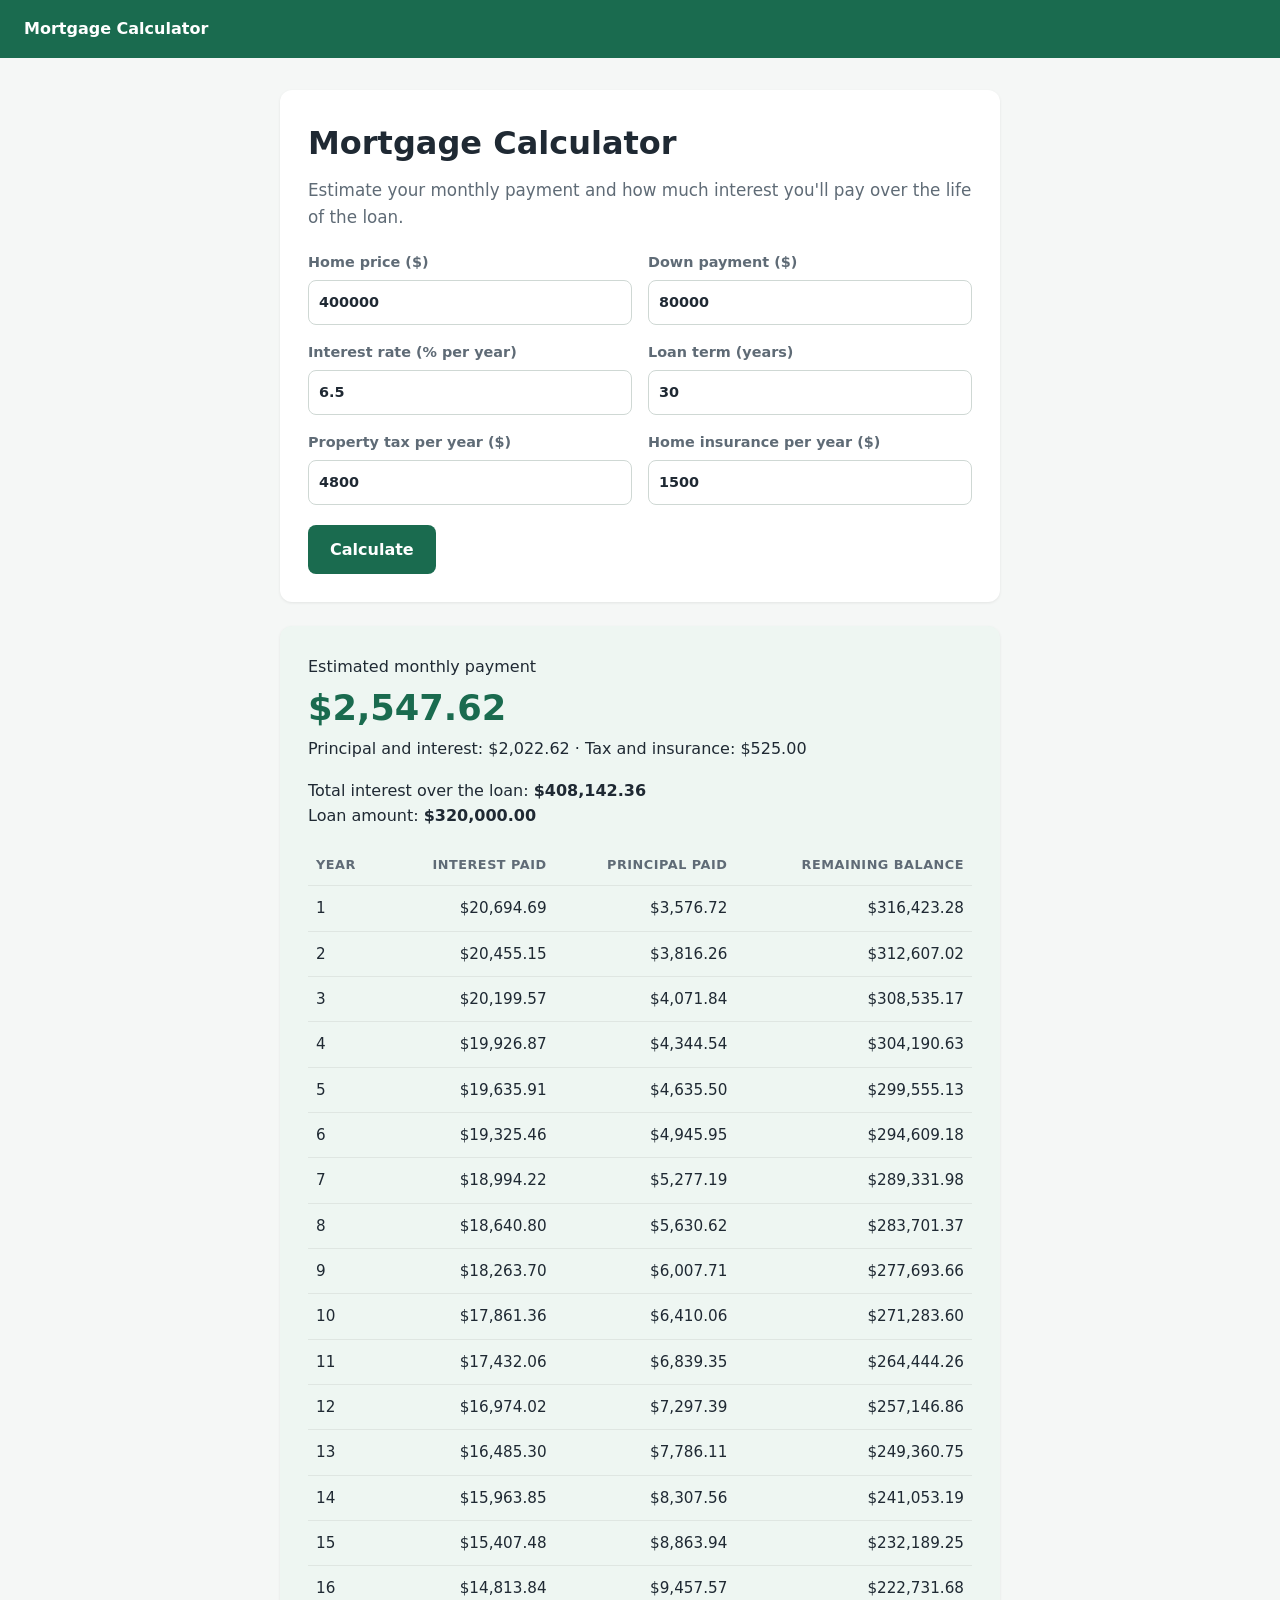
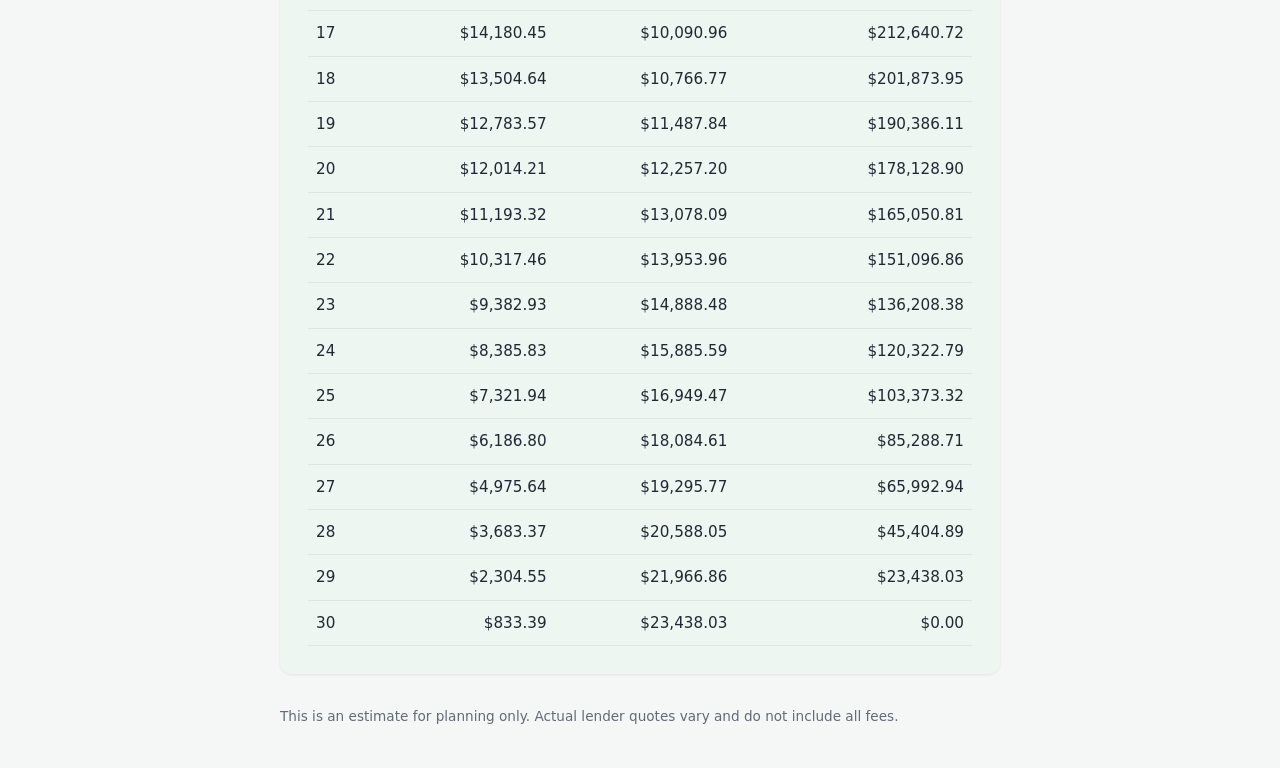
==== index.html @ d5d1ed7d "Redesign pages Co-authored-by: Copilot App <223556219+Copilot@users.noreply.github.com>" ====
<!doctype html>
<html lang="en">
<head>
  <meta charset="UTF-8" />
  <meta name="viewport" content="width=device-width, initial-scale=1.0" />
  <title>Free Mortgage Calculator: Monthly Payment and Total Interest</title>
  <meta name="description" content="Free mortgage calculator. Estimate your monthly payment, total interest, and loan balance over time. Enter home price, down payment, rate, and term." />
  <link rel="canonical" href="https://nicksteiner3.github.io/mortgage-calculator/" />
  <script type="application/ld+json">
  {
    "@context": "https://schema.org",
    "@type": "WebApplication",
    "name": "Free Mortgage Calculator",
    "applicationCategory": "FinanceApplication",
    "operatingSystem": "Any",
    "offers": { "@type": "Offer", "price": "0", "priceCurrency": "USD" },
    "description": "Estimate monthly mortgage payments, total interest, and yearly loan balance."
  }
  </script>
  <style>
    :root { --brand: #1a6b4f; --ink: #1f2933; --muted: #5f6b76; --bg: #f5f7f6; --card: #ffffff; }
    * { box-sizing: border-box; }
    body { margin: 0; font-family: system-ui, -apple-system, "Segoe UI", Roboto, sans-serif; color: var(--ink); background: var(--bg); line-height: 1.6; }
    header { background: var(--brand); color: #fff; padding: 16px 24px; font-weight: 600; }
    main { max-width: 760px; margin: 32px auto; padding: 0 20px; }
    .card { background: var(--card); border-radius: 12px; padding: 28px; box-shadow: 0 1px 3px rgba(0,0,0,.08); margin-bottom: 24px; }
    h1 { font-size: 2rem; margin: 0 0 8px; }
    .lede { color: var(--muted); font-size: 1.05rem; margin: 0 0 20px; }
    .grid { display: grid; grid-template-columns: 1fr 1fr; gap: 16px; }
    label { font-weight: 600; font-size: .9rem; color: var(--muted); }
    input { width: 100%; padding: 10px; margin-top: 6px; font: inherit; color: var(--ink); border: 1px solid #cfd8d4; border-radius: 8px; }
    button { margin-top: 20px; background: var(--brand); color: #fff; border: 0; border-radius: 8px; padding: 12px 22px; font: inherit; font-weight: 600; cursor: pointer; }
    .error { color: #b00020; margin-top: 12px; }
    .results { background: #eef6f2; }
    .big { font-size: 2.2rem; font-weight: 700; color: var(--brand); }
    table { width: 100%; border-collapse: collapse; margin-top: 16px; font-size: .95rem; font-variant-numeric: tabular-nums; }
    th, td { text-align: right; padding: 10px 8px; border-bottom: 1px solid #dfe6e2; }
    th:first-child, td:first-child { text-align: left; }
    th { font-size: .8rem; text-transform: uppercase; letter-spacing: .04em; color: var(--muted); }
    footer { max-width: 760px; margin: 0 auto 40px; padding: 0 20px; font-size: .85rem; color: var(--muted); }
    @media (max-width: 600px) { .grid { grid-template-columns: 1fr; } }
  </style>
</head>
<body>
  <header>Mortgage Calculator</header>
  <main>
  <div class="card">
  <h1>Mortgage Calculator</h1>
  <p class="lede">Estimate your monthly payment and how much interest you'll pay over the life of the loan.</p>

  <div class="grid">
    <label>Home price ($)<input id="price" type="number" min="0" value="400000" /></label>
    <label>Down payment ($)<input id="down" type="number" min="0" value="80000" /></label>
    <label>Interest rate (% per year)<input id="rate" type="number" min="0" step="0.01" value="6.5" /></label>
    <label>Loan term (years)<input id="term" type="number" min="1" max="50" value="30" /></label>
    <label>Property tax per year ($)<input id="tax" type="number" min="0" value="4800" /></label>
    <label>Home insurance per year ($)<input id="ins" type="number" min="0" value="1500" /></label>
  </div>

  <button id="calc">Calculate</button>
  <div id="error" class="error" hidden></div>
  </div>

  <div id="results" class="card results" hidden>
    <div>Estimated monthly payment</div>
    <div class="big" id="monthly"></div>
    <div>Principal and interest: <span id="pi"></span> &middot; Tax and insurance: <span id="escrow"></span></div>
    <p>Total interest over the loan: <strong id="interest"></strong><br />
    Loan amount: <strong id="loan"></strong></p>

    <table>
      <thead><tr><th>Year</th><th>Interest paid</th><th>Principal paid</th><th>Remaining balance</th></tr></thead>
      <tbody id="schedule"></tbody>
    </table>
  </div>
  </main>

  <footer>This is an estimate for planning only. Actual lender quotes vary and do not include all fees.</footer>

  <script>
    const fmt = new Intl.NumberFormat("en-US", { style: "currency", currency: "USD" });
    const val = id => parseFloat(document.getElementById(id).value) || 0;

    document.getElementById("calc").addEventListener("click", () => {
      const price = val("price"), down = val("down"), rate = val("rate");
      const years = val("term"), tax = val("tax"), ins = val("ins");
      const err = document.getElementById("error");
      const results = document.getElementById("results");

      if (down >= price || years <= 0 || price <= 0) {
        err.textContent = "Check your inputs: down payment must be less than the price, and term must be greater than 0.";
        err.hidden = false; results.hidden = true; return;
      }
      err.hidden = true;

      const loan = price - down;
      const n = Math.round(years * 12);
      const r = rate / 100 / 12;
      const pi = r === 0 ? loan / n : loan * r / (1 - Math.pow(1 + r, -n));
      const escrow = (tax + ins) / 12;

      let balance = loan, rows = "", yearInterest = 0, yearPrincipal = 0, totalInterest = 0;
      for (let m = 1; m <= n; m++) {
        const interest = balance * r;
        const principal = pi - interest;
        balance = Math.max(0, balance - principal);
        yearInterest += interest; yearPrincipal += principal; totalInterest += interest;
        if (m % 12 === 0 || m === n) {
          rows += `<tr><td>${Math.ceil(m / 12)}</td><td>${fmt.format(yearInterest)}</td><td>${fmt.format(yearPrincipal)}</td><td>${fmt.format(balance)}</td></tr>`;
          yearInterest = 0; yearPrincipal = 0;
        }
      }

      document.getElementById("monthly").textContent = fmt.format(pi + escrow);
      document.getElementById("pi").textContent = fmt.format(pi);
      document.getElementById("escrow").textContent = fmt.format(escrow);
      document.getElementById("interest").textContent = fmt.format(totalInterest);
      document.getElementById("loan").textContent = fmt.format(loan);
      document.getElementById("schedule").innerHTML = rows;
      results.hidden = false;
    });

    document.getElementById("calc").click();
  </script>
</body>
</html>
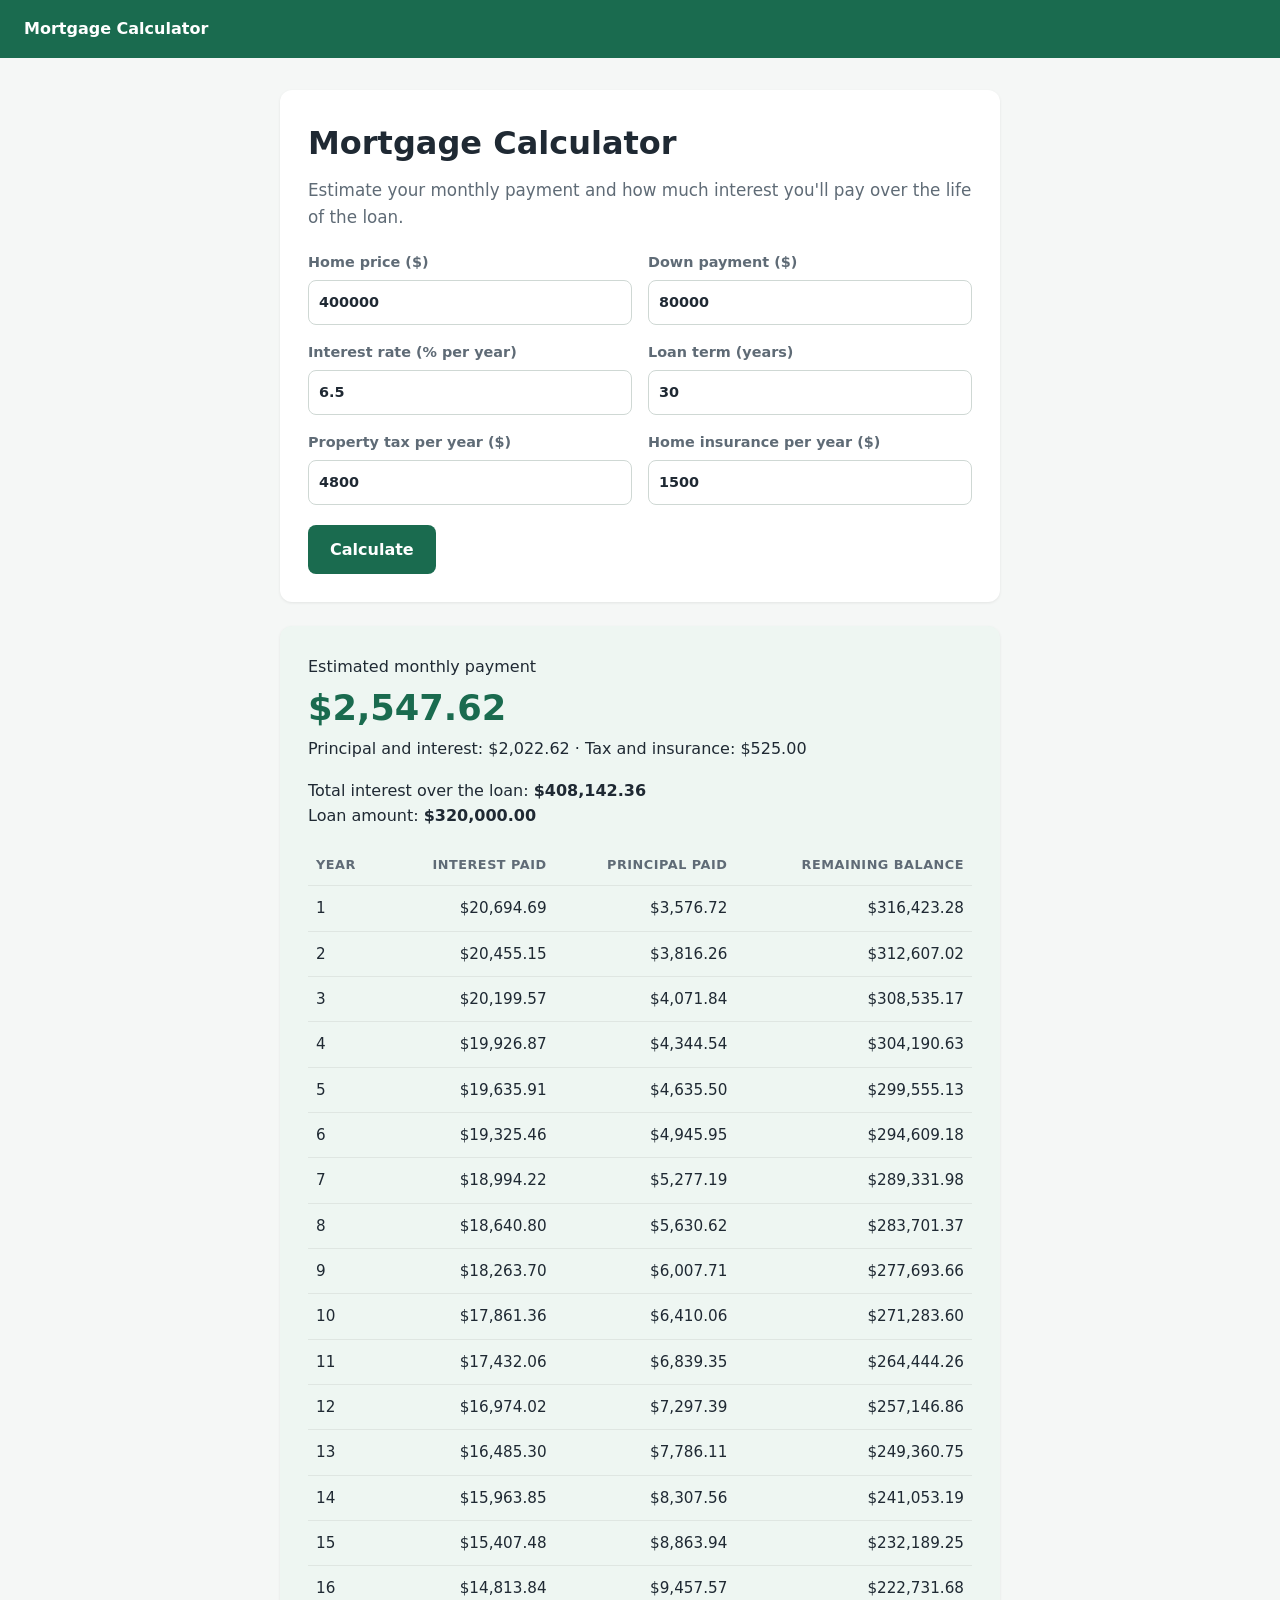
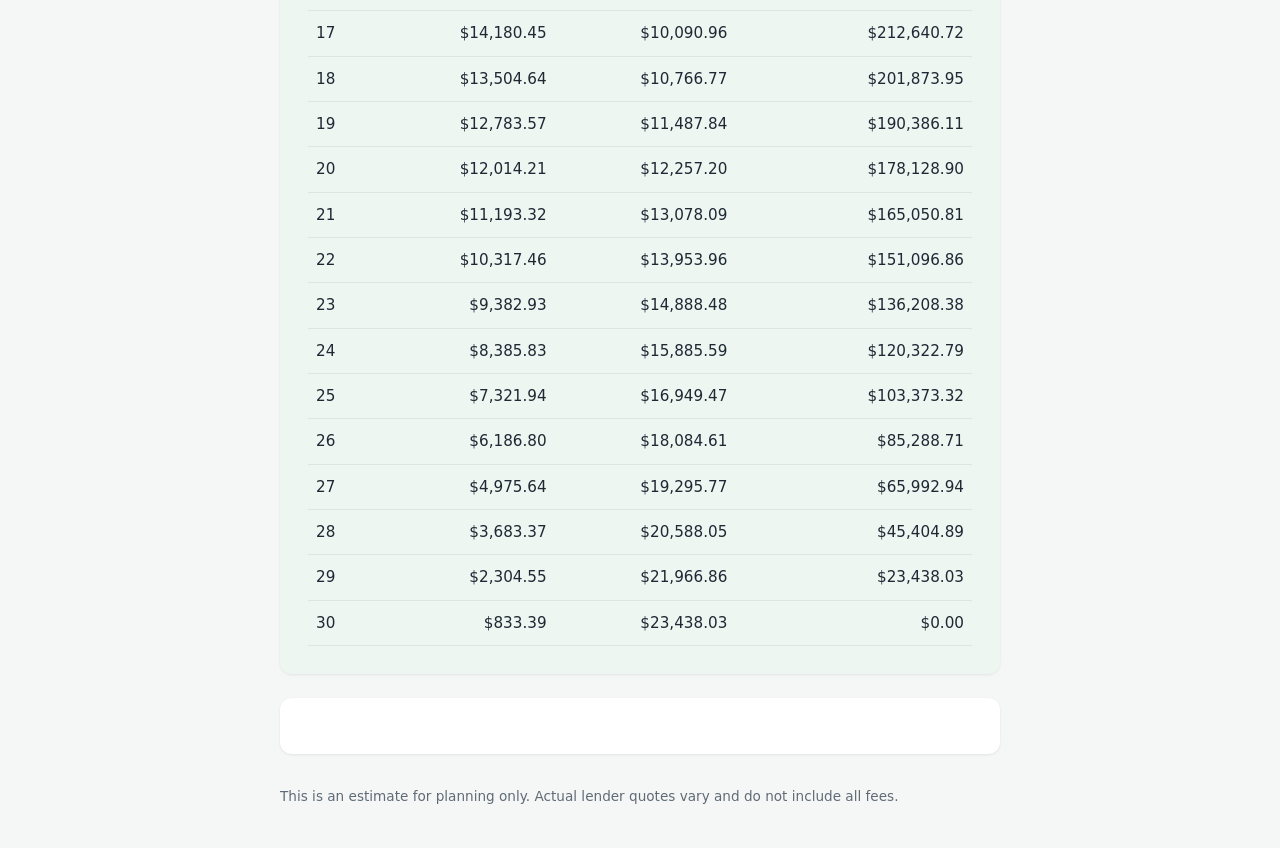
==== commit e593629f: "Place display ad unit on all pages Co-authored-by: Copilot App <223556219+Copilot@users.noreply.gith" ====
--- a/index.html
+++ b/index.html
@@ -5,7 +5,7 @@
   <meta name="viewport" content="width=device-width, initial-scale=1.0" />
   <title>Free Mortgage Calculator: Monthly Payment and Total Interest</title>
   <meta name="description" content="Free mortgage calculator. Estimate your monthly payment, total interest, and loan balance over time. Enter home price, down payment, rate, and term." />
-  <link rel="canonical" href="https://nicksteiner3.github.io/mortgage-calculator/" />
+  <link rel="canonical" href="https://mortgagemathhelper.com/" />
   <script type="application/ld+json">
   {
     "@context": "https://schema.org",
@@ -40,6 +40,7 @@
     footer { max-width: 760px; margin: 0 auto 40px; padding: 0 20px; font-size: .85rem; color: var(--muted); }
     @media (max-width: 600px) { .grid { grid-template-columns: 1fr; } }
   </style>
+  <script async src="https://pagead2.googlesyndication.com/pagead/js/adsbygoogle.js?client=ca-pub-3801472094935348" crossorigin="anonymous"></script>
 </head>
 <body>
   <header>Mortgage Calculator</header>
@@ -73,6 +74,11 @@
       <tbody id="schedule"></tbody>
     </table>
   </div>
+    <div class="card" style="text-align:center">
+      <script async src="https://pagead2.googlesyndication.com/pagead/js/adsbygoogle.js?client=ca-pub-3801472094935348" crossorigin="anonymous"></script>
+      <ins class="adsbygoogle" style="display:block" data-ad-client="ca-pub-3801472094935348" data-ad-slot="5345828347" data-ad-format="auto" data-full-width-responsive="true"></ins>
+      <script>(adsbygoogle = window.adsbygoogle || []).push({});</script>
+    </div>
   </main>
 
   <footer>This is an estimate for planning only. Actual lender quotes vary and do not include all fees.</footer>
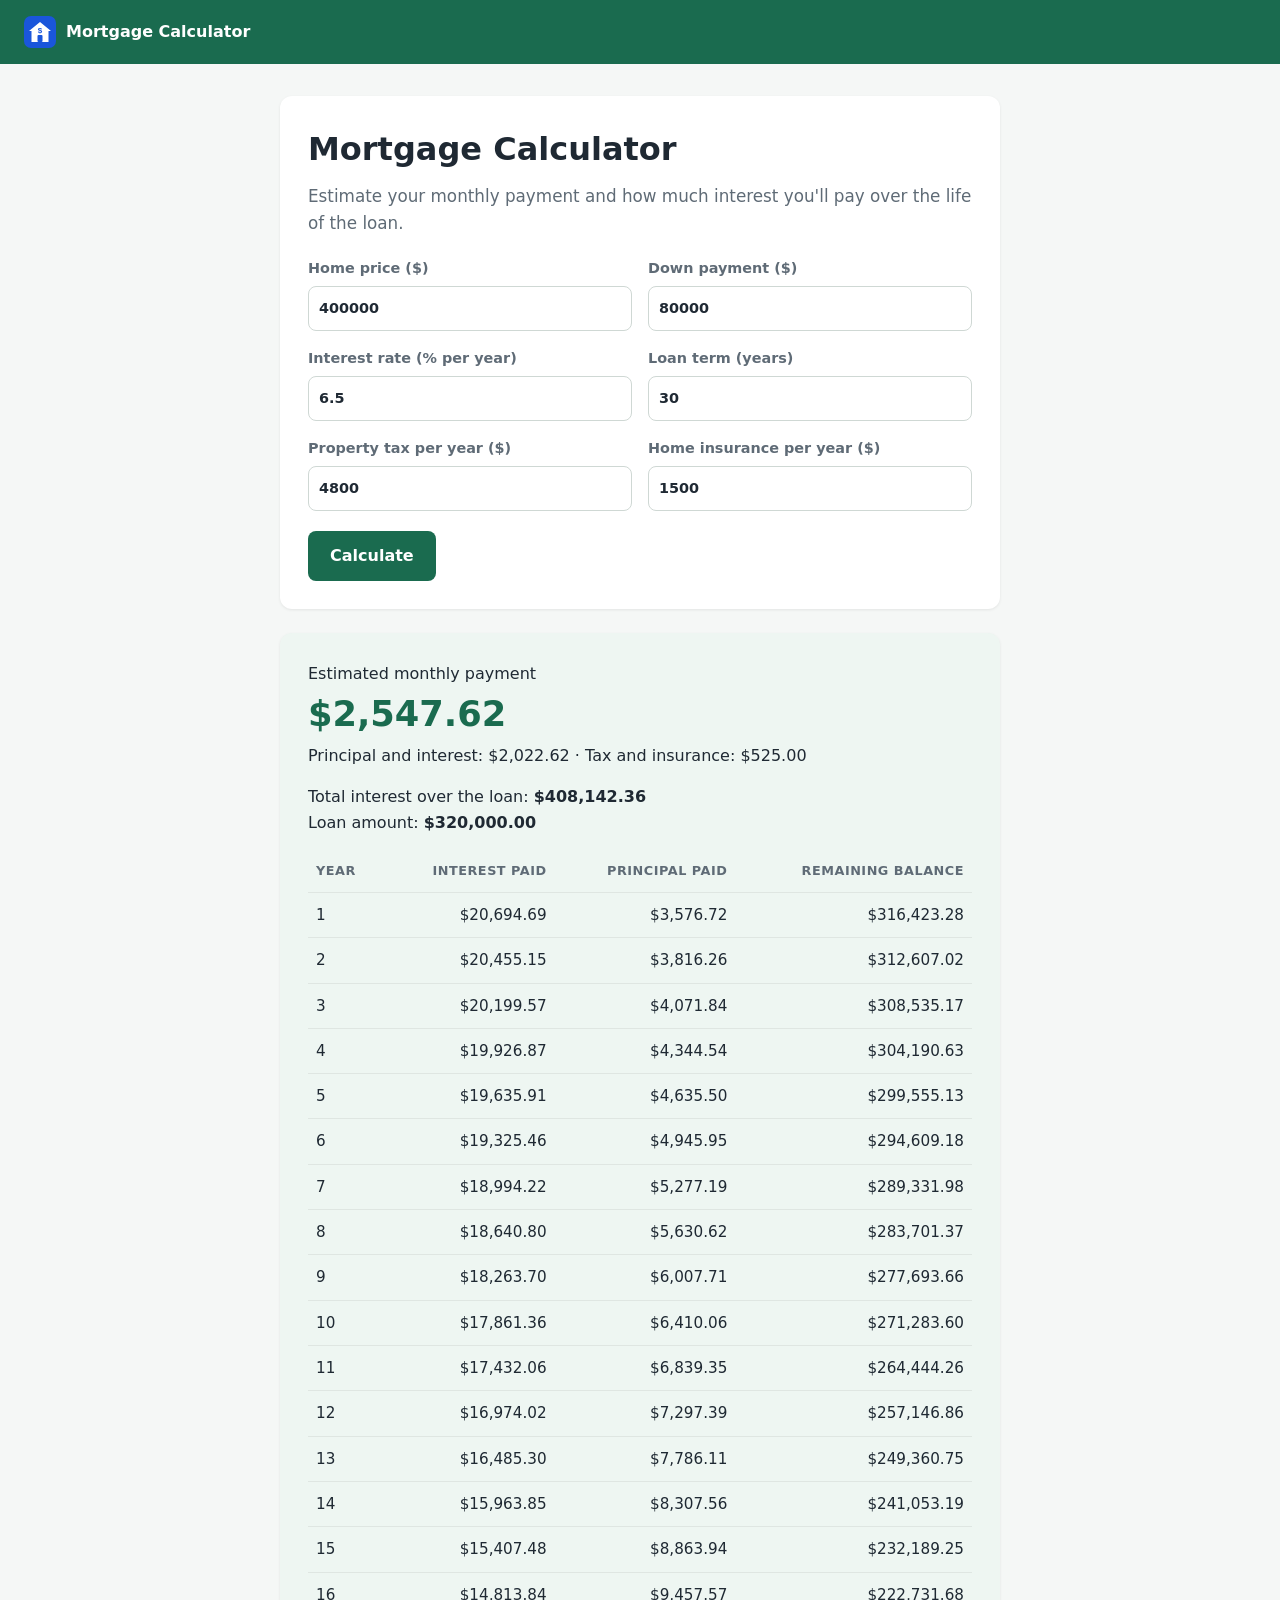
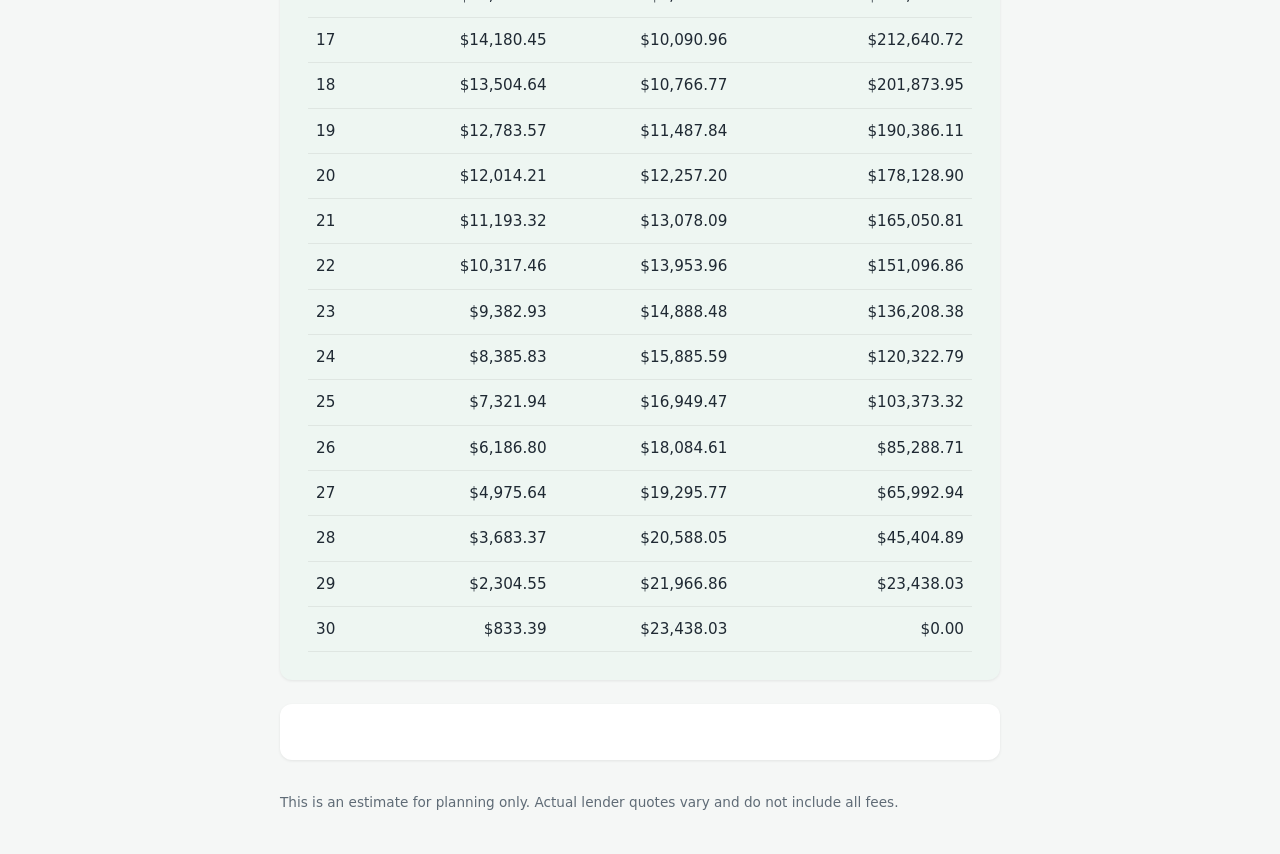
==== commit b8161960: "Add logo to header and favicon Co-authored-by: Copilot App <223556219+Copilot@users.noreply.github.c" ====
--- a/index.html
+++ b/index.html
@@ -2,6 +2,7 @@
 <html lang="en">
 <head>
   <meta charset="UTF-8" />
+  <link rel="icon" href="logo.svg" type="image/svg+xml" />
   <meta name="viewport" content="width=device-width, initial-scale=1.0" />
   <title>Free Mortgage Calculator: Monthly Payment and Total Interest</title>
   <meta name="description" content="Free mortgage calculator. Estimate your monthly payment, total interest, and loan balance over time. Enter home price, down payment, rate, and term." />
@@ -43,7 +44,7 @@
   <script async src="https://pagead2.googlesyndication.com/pagead/js/adsbygoogle.js?client=ca-pub-3801472094935348" crossorigin="anonymous"></script>
 </head>
 <body>
-  <header>Mortgage Calculator</header>
+  <header><a href="/" style="color:#fff;text-decoration:none;display:flex;align-items:center;gap:10px"><img src="logo.svg" alt="" width="32" height="32" />Mortgage Calculator</a></header>
   <main>
   <div class="card">
   <h1>Mortgage Calculator</h1>
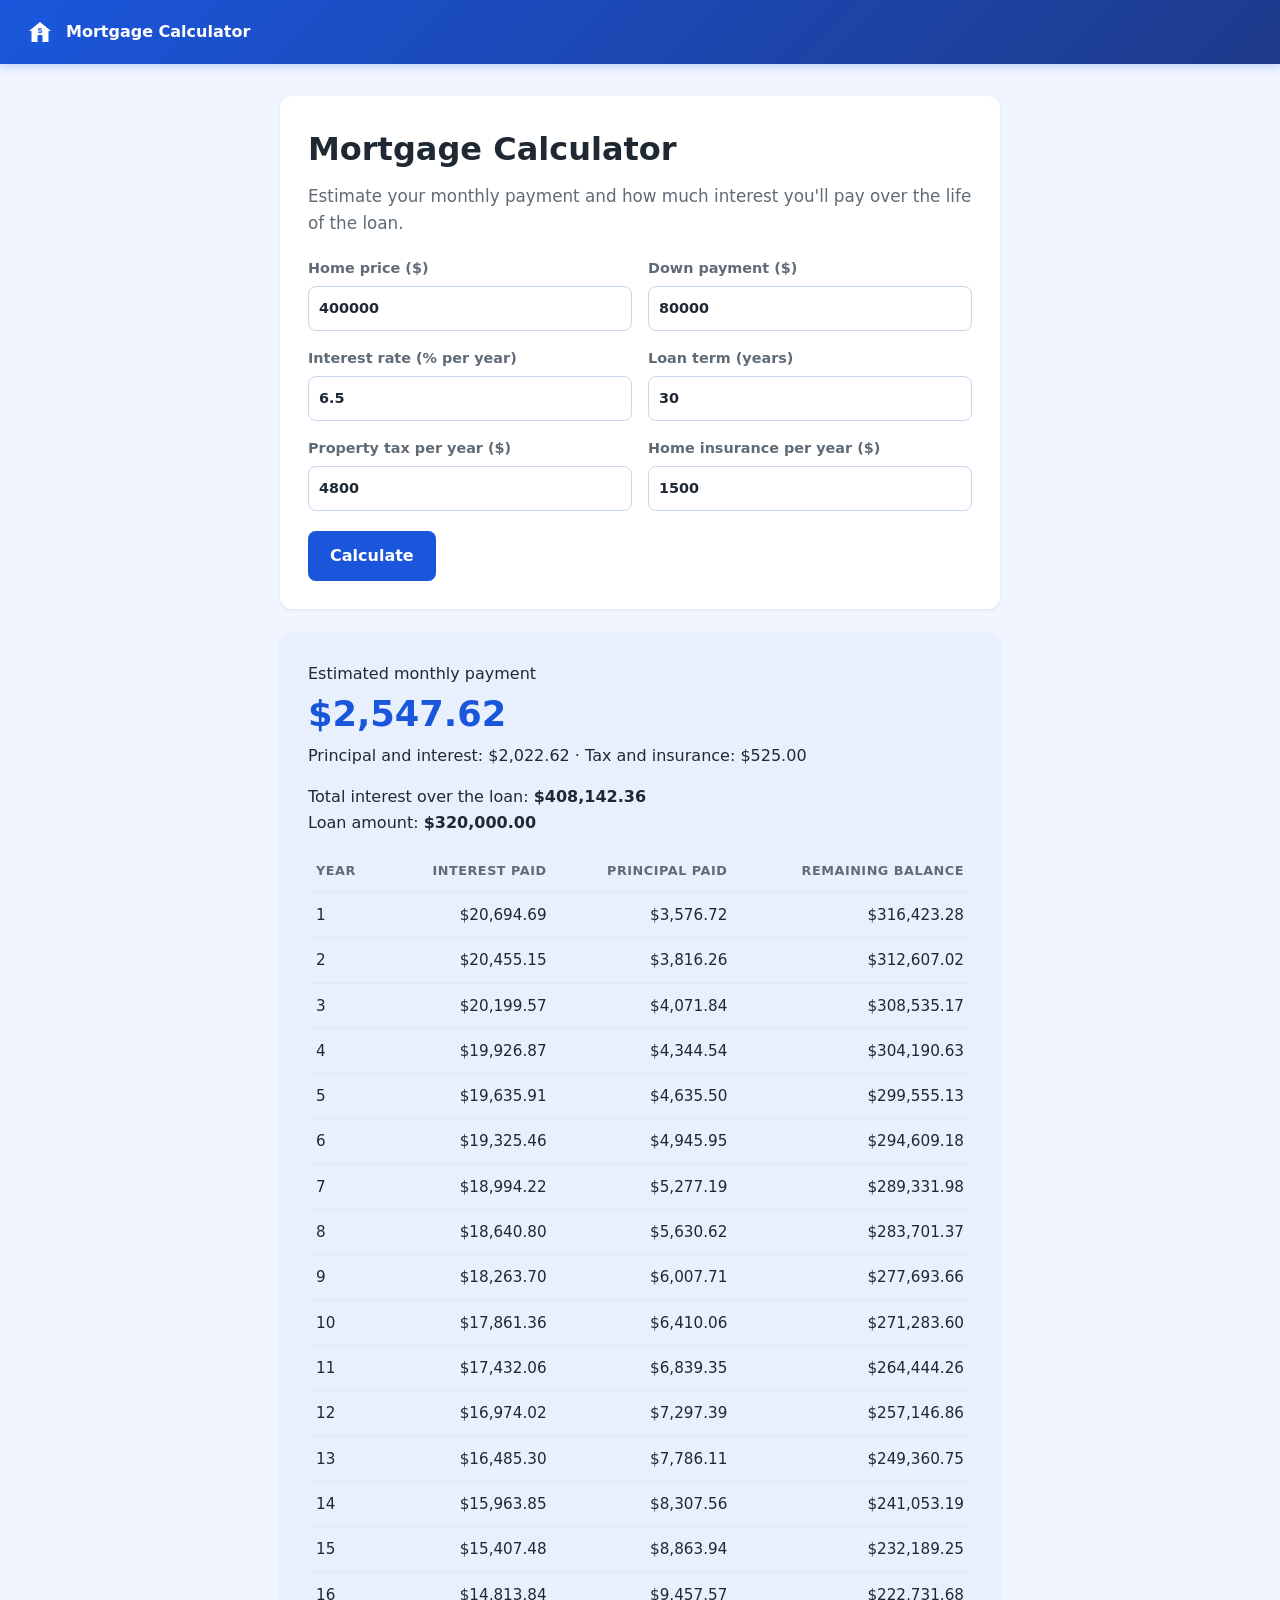
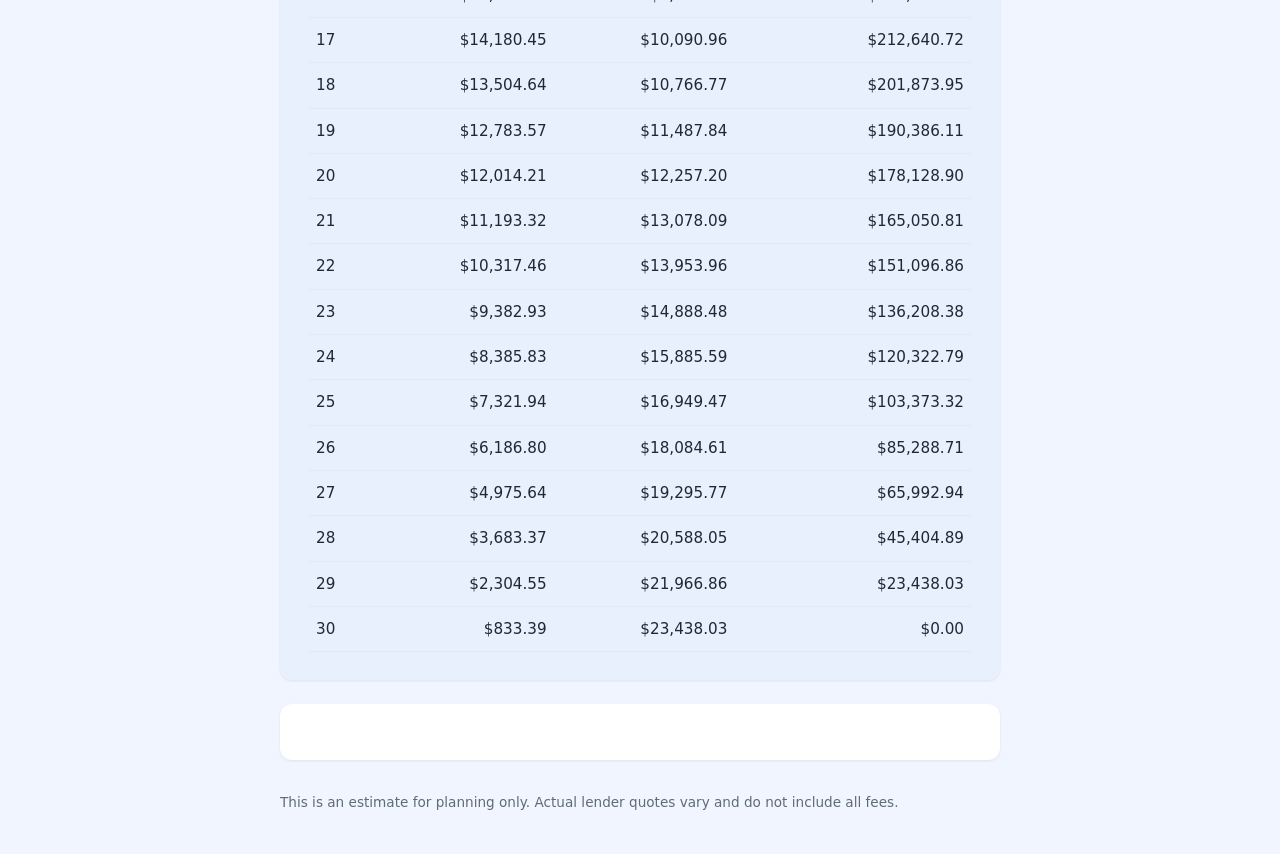
==== commit 8531a001: "Restyle site in blue to match logo Co-authored-by: Copilot App <223556219+Copilot@users.noreply.gith" ====
--- a/index.html
+++ b/index.html
@@ -19,23 +19,23 @@
   }
   </script>
   <style>
-    :root { --brand: #1a6b4f; --ink: #1f2933; --muted: #5f6b76; --bg: #f5f7f6; --card: #ffffff; }
+    :root { --brand: #1a56db; --brand-dark: #1e3a8a; --ink: #1f2933; --muted: #5f6b76; --bg: #f0f5ff; --card: #ffffff; --soft: #e8f0fe; }
     * { box-sizing: border-box; }
     body { margin: 0; font-family: system-ui, -apple-system, "Segoe UI", Roboto, sans-serif; color: var(--ink); background: var(--bg); line-height: 1.6; }
-    header { background: var(--brand); color: #fff; padding: 16px 24px; font-weight: 600; }
+    header { background: linear-gradient(135deg, var(--brand), var(--brand-dark)); color: #fff; padding: 16px 24px; font-weight: 600; box-shadow: 0 2px 10px rgba(26,86,219,.25); }
     main { max-width: 760px; margin: 32px auto; padding: 0 20px; }
     .card { background: var(--card); border-radius: 12px; padding: 28px; box-shadow: 0 1px 3px rgba(0,0,0,.08); margin-bottom: 24px; }
     h1 { font-size: 2rem; margin: 0 0 8px; }
     .lede { color: var(--muted); font-size: 1.05rem; margin: 0 0 20px; }
     .grid { display: grid; grid-template-columns: 1fr 1fr; gap: 16px; }
     label { font-weight: 600; font-size: .9rem; color: var(--muted); }
-    input { width: 100%; padding: 10px; margin-top: 6px; font: inherit; color: var(--ink); border: 1px solid #cfd8d4; border-radius: 8px; }
+    input { width: 100%; padding: 10px; margin-top: 6px; font: inherit; color: var(--ink); border: 1px solid #c9d6f0; border-radius: 8px; }
     button { margin-top: 20px; background: var(--brand); color: #fff; border: 0; border-radius: 8px; padding: 12px 22px; font: inherit; font-weight: 600; cursor: pointer; }
     .error { color: #b00020; margin-top: 12px; }
-    .results { background: #eef6f2; }
+    .results { background: var(--soft); }
     .big { font-size: 2.2rem; font-weight: 700; color: var(--brand); }
     table { width: 100%; border-collapse: collapse; margin-top: 16px; font-size: .95rem; font-variant-numeric: tabular-nums; }
-    th, td { text-align: right; padding: 10px 8px; border-bottom: 1px solid #dfe6e2; }
+    th, td { text-align: right; padding: 10px 8px; border-bottom: 1px solid #e1e9f7; }
     th:first-child, td:first-child { text-align: left; }
     th { font-size: .8rem; text-transform: uppercase; letter-spacing: .04em; color: var(--muted); }
     footer { max-width: 760px; margin: 0 auto 40px; padding: 0 20px; font-size: .85rem; color: var(--muted); }
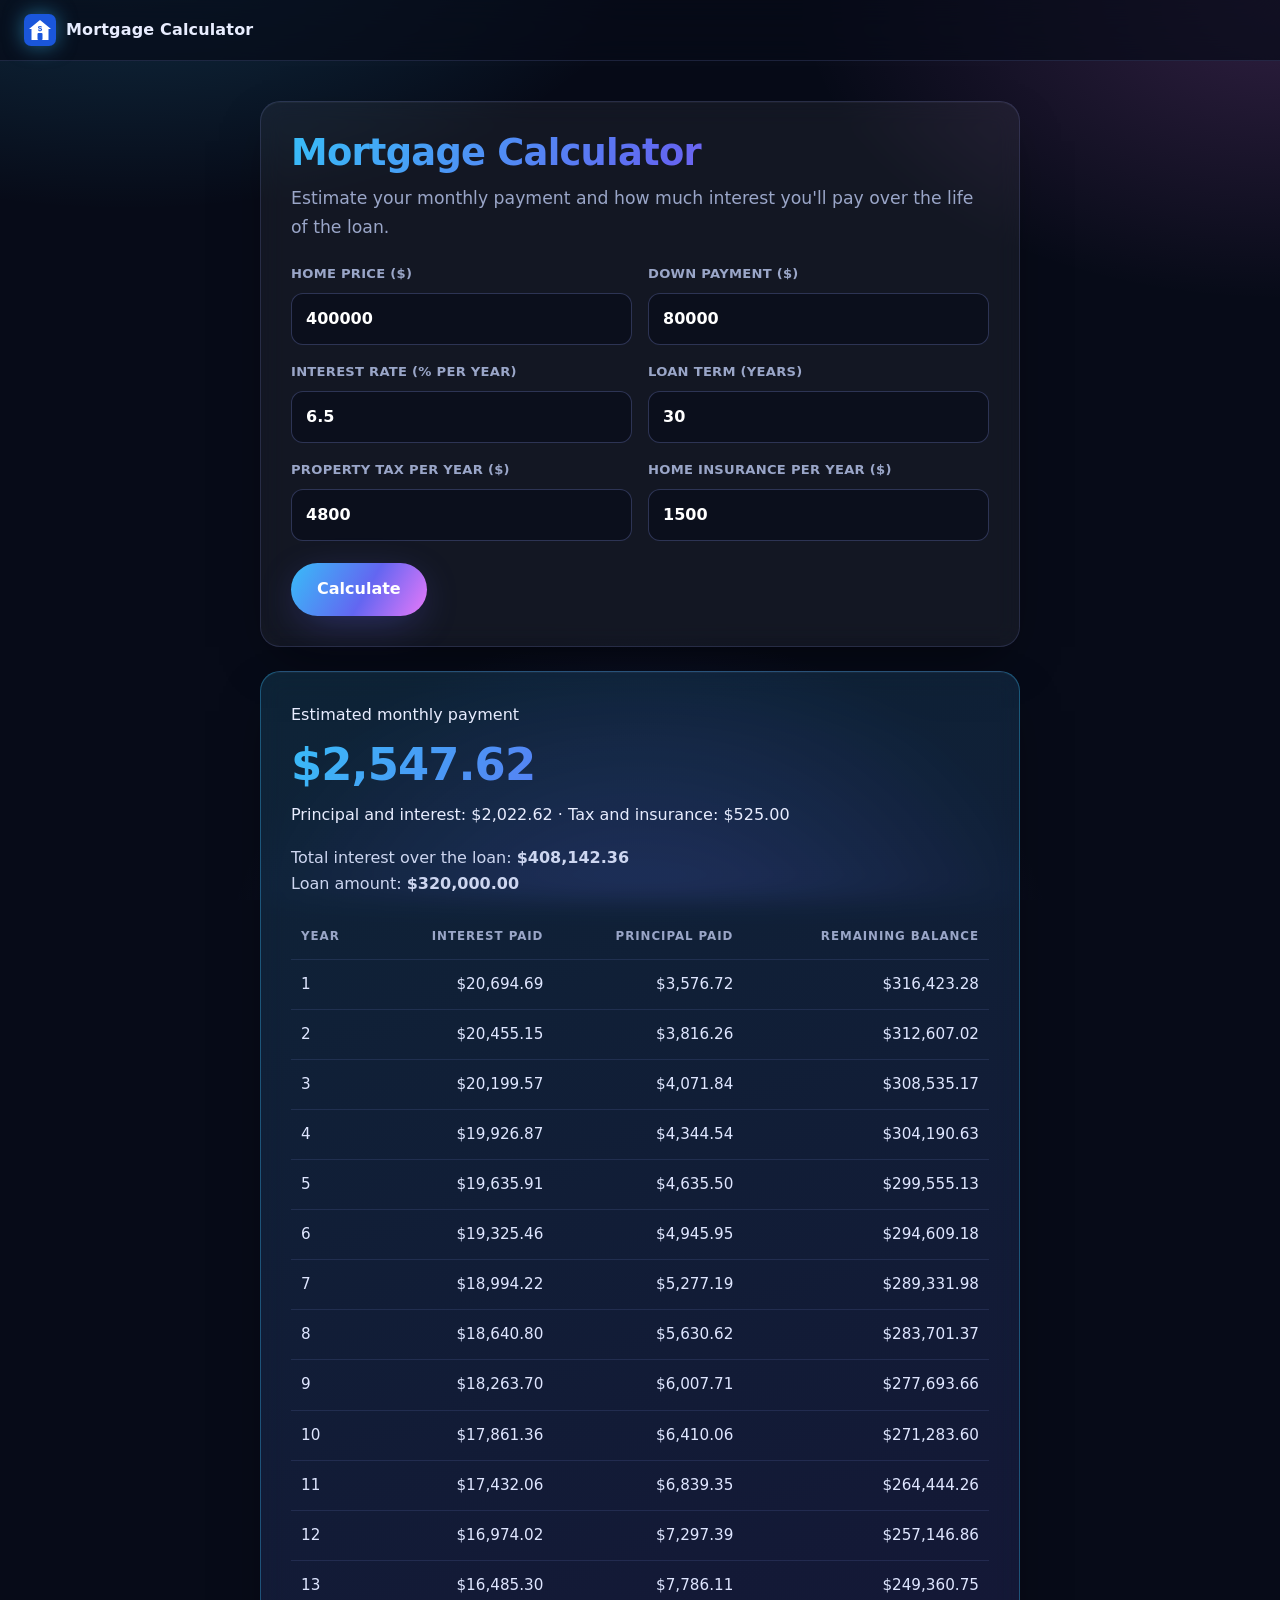
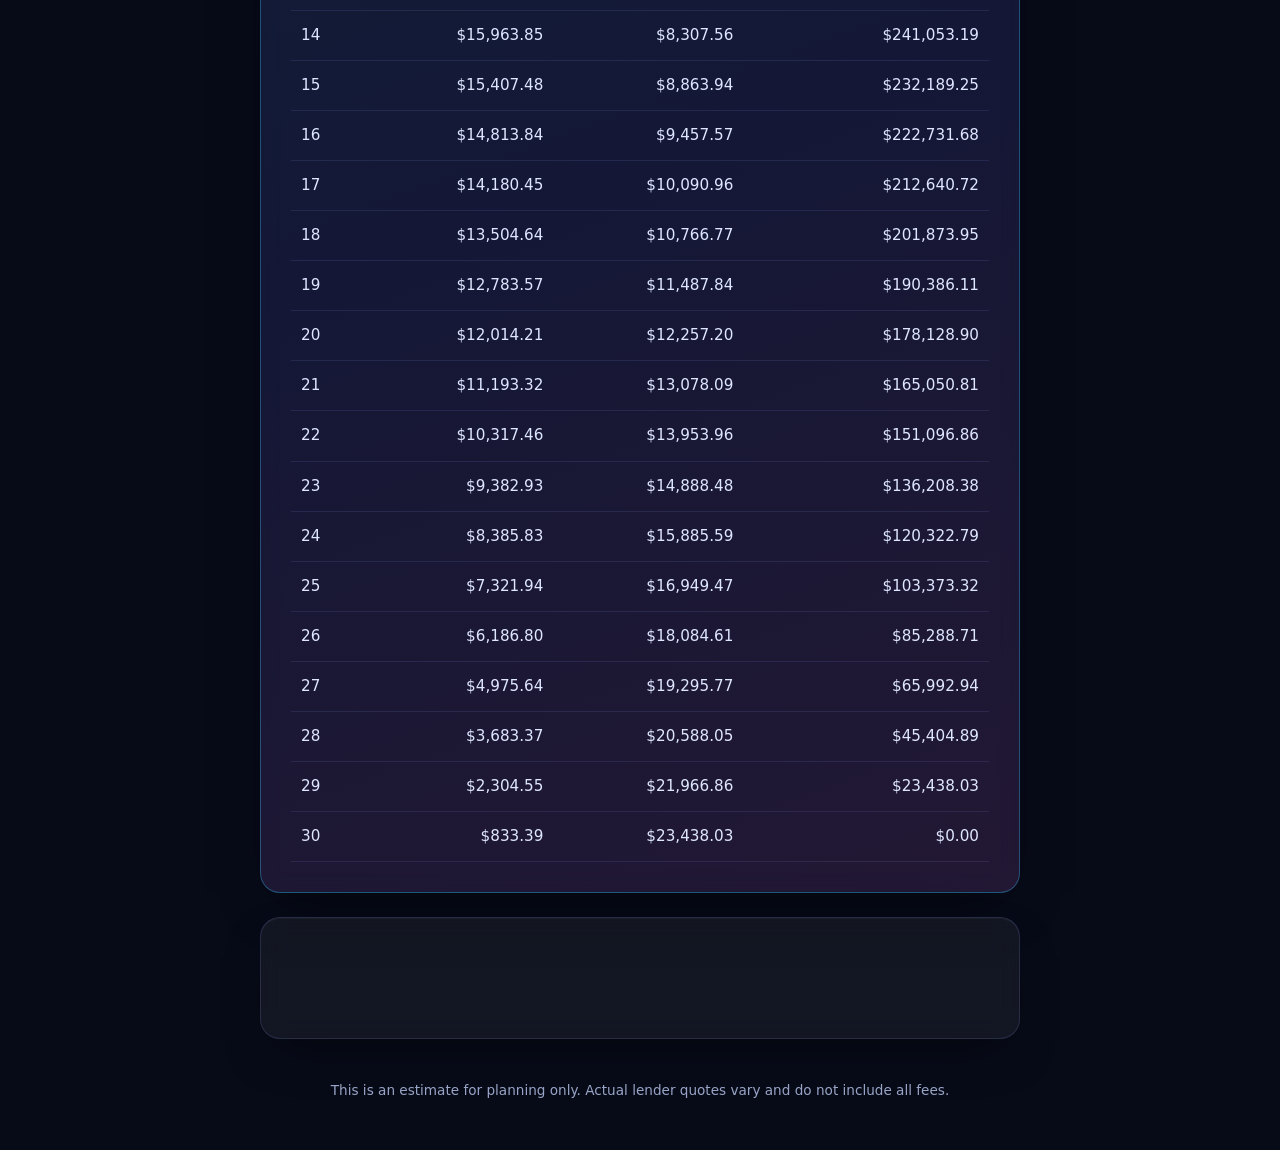
==== commit f9223462: "Redesign with dark modern theme Co-authored-by: Copilot App <223556219+Copilot@users.noreply.github." ====
--- a/index.html
+++ b/index.html
@@ -42,6 +42,7 @@
     @media (max-width: 600px) { .grid { grid-template-columns: 1fr; } }
   </style>
   <script async src="https://pagead2.googlesyndication.com/pagead/js/adsbygoogle.js?client=ca-pub-3801472094935348" crossorigin="anonymous"></script>
+  <link rel="stylesheet" href="theme.css" />
 </head>
 <body>
   <header><a href="/" style="color:#fff;text-decoration:none;display:flex;align-items:center;gap:10px"><img src="logo.svg" alt="" width="32" height="32" />Mortgage Calculator</a></header>
--- a/theme.css
+++ b/theme.css
@@ -0,0 +1,187 @@
+:root {
+  --bg: #070b18;
+  --surface: rgba(255, 255, 255, 0.05);
+  --surface-strong: rgba(255, 255, 255, 0.09);
+  --border: rgba(148, 163, 255, 0.16);
+  --ink: #e8edff;
+  --muted: #9aa6c8;
+  --accent-1: #38bdf8;
+  --accent-2: #6366f1;
+  --accent-3: #e879f9;
+  --brand: #38bdf8;
+  --brand-dark: #6366f1;
+  --gradient: linear-gradient(120deg, #38bdf8 0%, #6366f1 55%, #e879f9 100%);
+  --glow: 0 10px 40px -10px rgba(99, 102, 241, 0.45);
+}
+
+*, *::before, *::after { box-sizing: border-box; }
+
+body {
+  margin: 0;
+  min-height: 100vh;
+  font-family: "Inter", system-ui, -apple-system, "Segoe UI", Roboto, sans-serif;
+  color: var(--ink);
+  line-height: 1.65;
+  background:
+    radial-gradient(900px 500px at 10% -10%, rgba(56, 189, 248, 0.22), transparent 60%),
+    radial-gradient(800px 500px at 100% 0%, rgba(232, 121, 249, 0.18), transparent 60%),
+    radial-gradient(700px 600px at 50% 110%, rgba(99, 102, 241, 0.25), transparent 60%),
+    var(--bg);
+  background-attachment: fixed;
+}
+
+header {
+  position: sticky;
+  top: 0;
+  z-index: 10;
+  background: rgba(7, 11, 24, 0.7);
+  backdrop-filter: blur(14px);
+  -webkit-backdrop-filter: blur(14px);
+  border-bottom: 1px solid var(--border);
+  color: var(--ink);
+  padding: 14px 24px;
+  font-weight: 700;
+  letter-spacing: 0.01em;
+  box-shadow: none;
+}
+header a { color: var(--ink) !important; }
+header img { filter: drop-shadow(0 0 10px rgba(56, 189, 248, 0.5)); }
+
+main {
+  max-width: 800px;
+  margin: 40px auto;
+  padding: 0 20px;
+}
+
+.card {
+  background: var(--surface);
+  border: 1px solid var(--border);
+  border-radius: 20px;
+  padding: 30px;
+  margin-bottom: 24px;
+  backdrop-filter: blur(12px);
+  -webkit-backdrop-filter: blur(12px);
+  box-shadow: 0 1px 0 rgba(255, 255, 255, 0.04) inset, 0 20px 50px -20px rgba(0, 0, 0, 0.6);
+}
+
+h1 {
+  font-size: 2.3rem;
+  line-height: 1.15;
+  font-weight: 800;
+  letter-spacing: -0.02em;
+  margin: 0 0 10px;
+  background: var(--gradient);
+  -webkit-background-clip: text;
+  background-clip: text;
+  color: transparent;
+}
+h2 { color: #fff; font-size: 1.35rem; letter-spacing: -0.01em; }
+h3 { color: #fff; }
+p { color: #cdd6f0; }
+a { color: var(--accent-1); }
+.lede { color: var(--muted); font-size: 1.08rem; margin: 0 0 22px; }
+
+footer {
+  max-width: 800px;
+  margin: 0 auto 48px;
+  padding: 0 20px;
+  font-size: 0.85rem;
+  color: var(--muted);
+  text-align: center;
+}
+
+label {
+  font-weight: 600;
+  font-size: 0.82rem;
+  letter-spacing: 0.02em;
+  text-transform: uppercase;
+  color: var(--muted);
+}
+
+input {
+  width: 100%;
+  padding: 12px 14px;
+  margin-top: 8px;
+  font: inherit;
+  font-size: 1rem;
+  color: #fff;
+  background: rgba(7, 11, 24, 0.6);
+  border: 1px solid rgba(148, 163, 255, 0.25);
+  border-radius: 12px;
+  transition: border-color .2s, box-shadow .2s;
+}
+input:focus {
+  outline: none;
+  border-color: var(--accent-1);
+  box-shadow: 0 0 0 4px rgba(56, 189, 248, 0.18);
+}
+
+button, .cta {
+  display: inline-block;
+  margin-top: 22px;
+  background: var(--gradient);
+  color: #fff;
+  border: 0;
+  border-radius: 999px;
+  padding: 13px 26px;
+  font: inherit;
+  font-weight: 700;
+  text-decoration: none;
+  cursor: pointer;
+  box-shadow: var(--glow);
+  transition: transform .15s, box-shadow .2s;
+}
+button:hover, .cta:hover { transform: translateY(-1px); box-shadow: 0 14px 40px -10px rgba(232, 121, 249, 0.5); }
+
+.error { color: #fda4af; margin-top: 14px; }
+
+.results {
+  background: linear-gradient(160deg, rgba(56, 189, 248, 0.14), rgba(99, 102, 241, 0.14) 60%, rgba(232, 121, 249, 0.12));
+  border-color: rgba(56, 189, 248, 0.35);
+}
+.big {
+  font-size: 2.8rem;
+  font-weight: 800;
+  letter-spacing: -0.02em;
+  background: var(--gradient);
+  -webkit-background-clip: text;
+  background-clip: text;
+  color: transparent;
+}
+
+table {
+  width: 100%;
+  border-collapse: collapse;
+  margin-top: 18px;
+  font-size: 0.95rem;
+  font-variant-numeric: tabular-nums;
+}
+th, td {
+  text-align: right;
+  padding: 12px 10px;
+  border-bottom: 1px solid rgba(148, 163, 255, 0.12);
+  color: #dfe6ff;
+}
+th:first-child, td:first-child { text-align: left; }
+th {
+  font-size: 0.74rem;
+  text-transform: uppercase;
+  letter-spacing: 0.08em;
+  color: var(--muted);
+  font-weight: 600;
+}
+tr.highlight td {
+  color: #fff;
+  font-weight: 700;
+  background: rgba(99, 102, 241, 0.15);
+}
+.num { text-align: right; }
+
+ins.adsbygoogle { min-height: 60px; }
+
+@media (max-width: 600px) {
+  h1 { font-size: 1.8rem; }
+  .big { font-size: 2.2rem; }
+  .card { padding: 22px; }
+  .grid { grid-template-columns: 1fr !important; }
+}
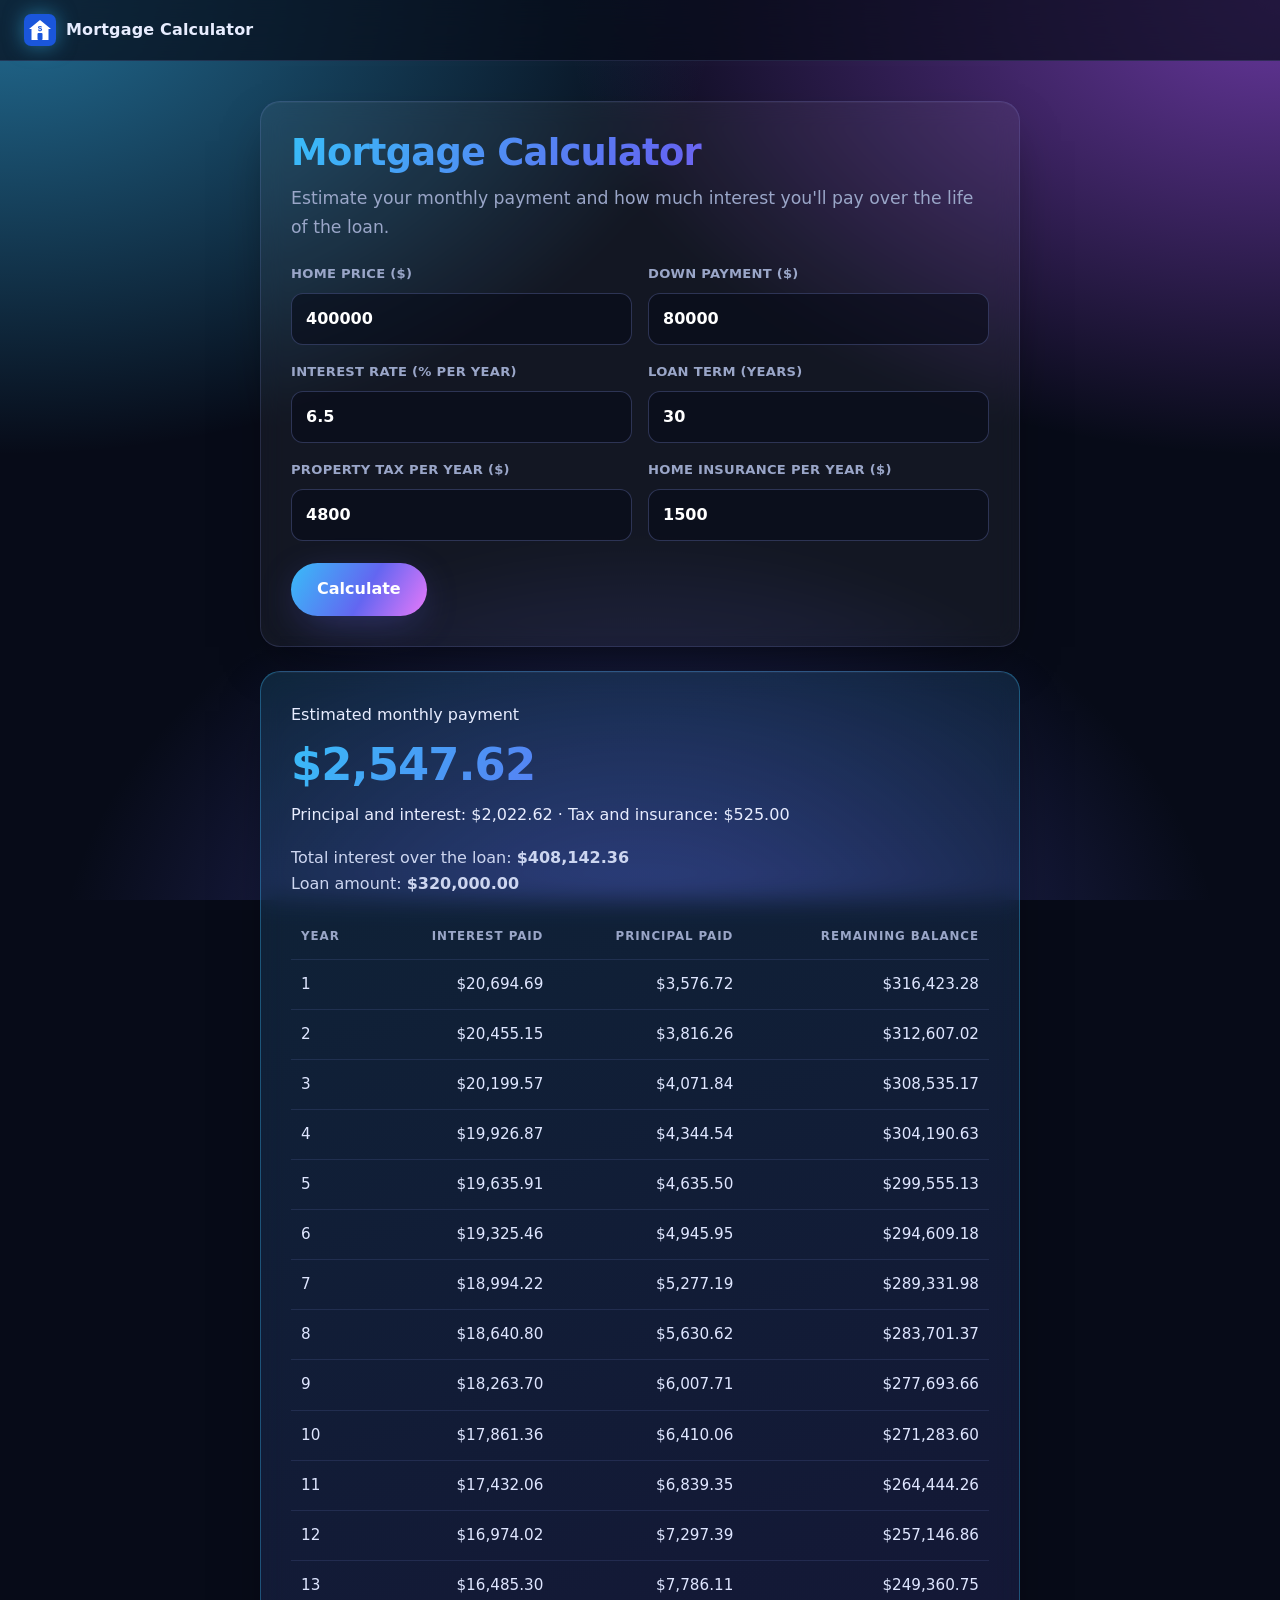
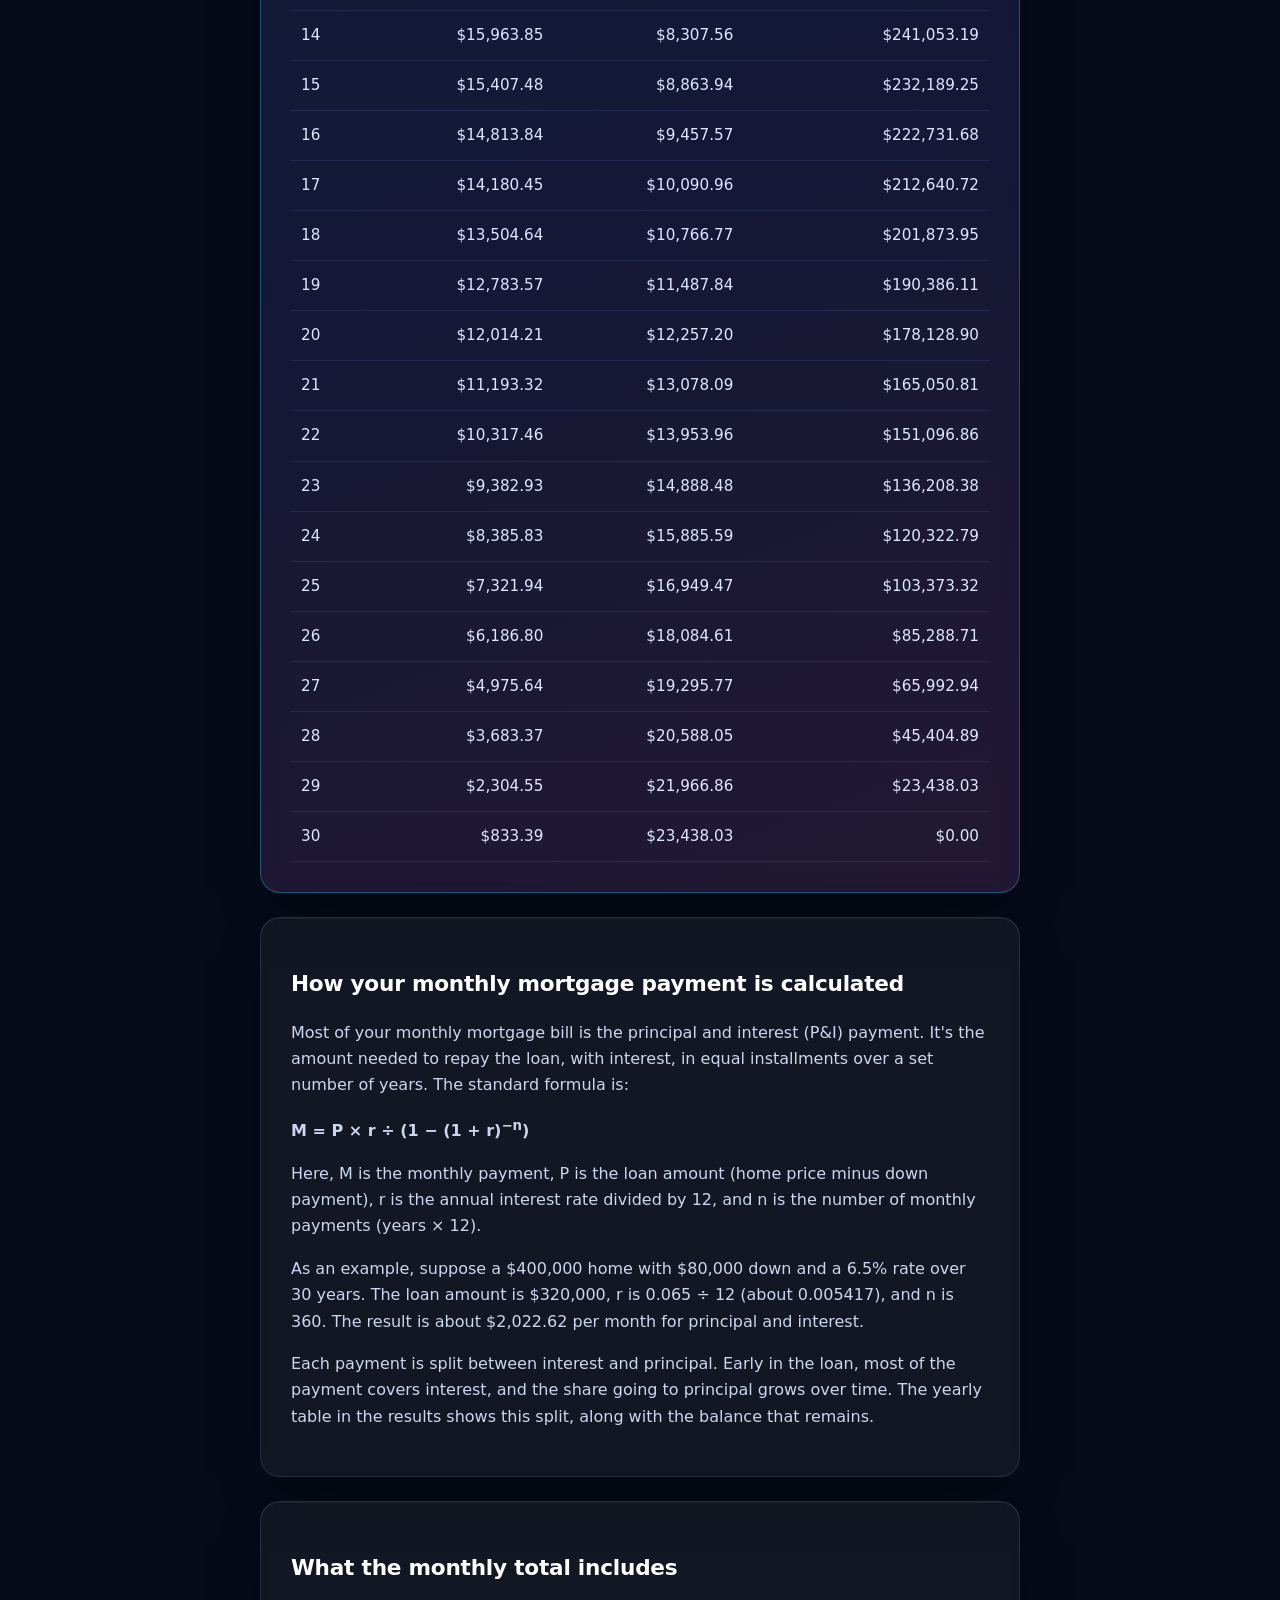
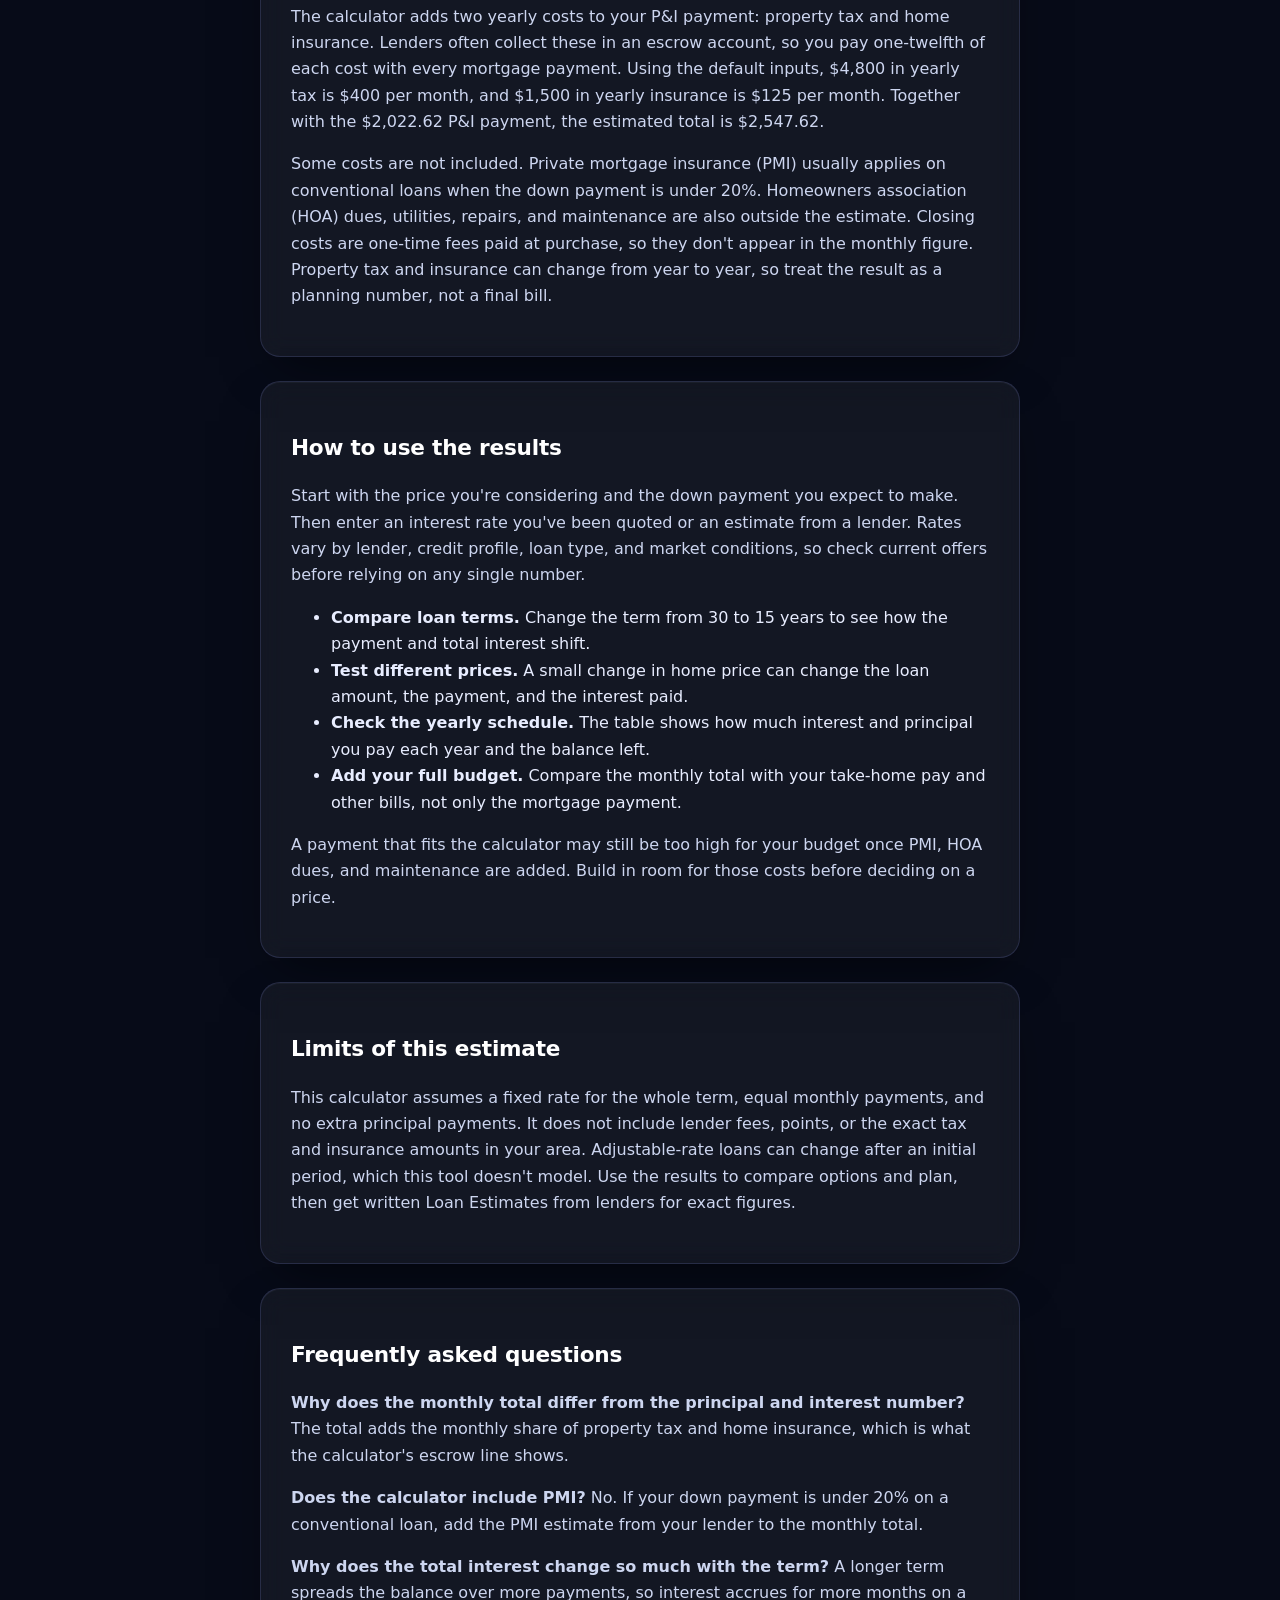
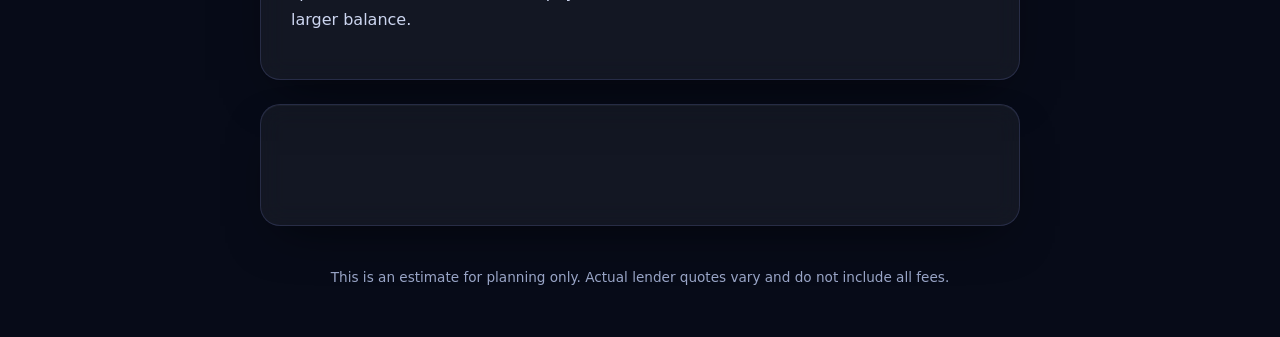
==== commit 01c0ef99: "Add substantial content and reduce ads for AdSense review Co-authored-by: Copilot App <223556219+Cop" ====
--- a/index.html
+++ b/index.html
@@ -76,6 +76,43 @@
       <tbody id="schedule"></tbody>
     </table>
   </div>
+    <div class="card">
+      <h2>How your monthly mortgage payment is calculated</h2>
+      <p>Most of your monthly mortgage bill is the principal and interest (P&amp;I) payment. It's the amount needed to repay the loan, with interest, in equal installments over a set number of years. The standard formula is:</p>
+      <p><strong>M = P × r ÷ (1 − (1 + r)<sup>−n</sup>)</strong></p>
+      <p>Here, M is the monthly payment, P is the loan amount (home price minus down payment), r is the annual interest rate divided by 12, and n is the number of monthly payments (years × 12).</p>
+      <p>As an example, suppose a $400,000 home with $80,000 down and a 6.5% rate over 30 years. The loan amount is $320,000, r is 0.065 ÷ 12 (about 0.005417), and n is 360. The result is about $2,022.62 per month for principal and interest.</p>
+      <p>Each payment is split between interest and principal. Early in the loan, most of the payment covers interest, and the share going to principal grows over time. The yearly table in the results shows this split, along with the balance that remains.</p>
+    </div>
+
+    <div class="card">
+      <h2>What the monthly total includes</h2>
+      <p>The calculator adds two yearly costs to your P&amp;I payment: property tax and home insurance. Lenders often collect these in an escrow account, so you pay one-twelfth of each cost with every mortgage payment. Using the default inputs, $4,800 in yearly tax is $400 per month, and $1,500 in yearly insurance is $125 per month. Together with the $2,022.62 P&amp;I payment, the estimated total is $2,547.62.</p>
+      <p>Some costs are not included. Private mortgage insurance (PMI) usually applies on conventional loans when the down payment is under 20%. Homeowners association (HOA) dues, utilities, repairs, and maintenance are also outside the estimate. Closing costs are one-time fees paid at purchase, so they don't appear in the monthly figure. Property tax and insurance can change from year to year, so treat the result as a planning number, not a final bill.</p>
+    </div>
+
+    <div class="card">
+      <h2>How to use the results</h2>
+      <p>Start with the price you're considering and the down payment you expect to make. Then enter an interest rate you've been quoted or an estimate from a lender. Rates vary by lender, credit profile, loan type, and market conditions, so check current offers before relying on any single number.</p>
+      <ul>
+        <li><strong>Compare loan terms.</strong> Change the term from 30 to 15 years to see how the payment and total interest shift.</li>
+        <li><strong>Test different prices.</strong> A small change in home price can change the loan amount, the payment, and the interest paid.</li>
+        <li><strong>Check the yearly schedule.</strong> The table shows how much interest and principal you pay each year and the balance left.</li>
+        <li><strong>Add your full budget.</strong> Compare the monthly total with your take-home pay and other bills, not only the mortgage payment.</li>
+      </ul>
+      <p>A payment that fits the calculator may still be too high for your budget once PMI, HOA dues, and maintenance are added. Build in room for those costs before deciding on a price.</p>
+    </div>
+
+    <div class="card">
+      <h2>Limits of this estimate</h2>
+      <p>This calculator assumes a fixed rate for the whole term, equal monthly payments, and no extra principal payments. It does not include lender fees, points, or the exact tax and insurance amounts in your area. Adjustable-rate loans can change after an initial period, which this tool doesn't model. Use the results to compare options and plan, then get written Loan Estimates from lenders for exact figures.</p>
+    </div>
+    <div class="card">
+      <h2>Frequently asked questions</h2>
+      <p><strong>Why does the monthly total differ from the principal and interest number?</strong> The total adds the monthly share of property tax and home insurance, which is what the calculator's escrow line shows.</p>
+      <p><strong>Does the calculator include PMI?</strong> No. If your down payment is under 20% on a conventional loan, add the PMI estimate from your lender to the monthly total.</p>
+      <p><strong>Why does the total interest change so much with the term?</strong> A longer term spreads the balance over more payments, so interest accrues for more months on a larger balance.</p>
+    </div>
     <div class="card" style="text-align:center">
       <script async src="https://pagead2.googlesyndication.com/pagead/js/adsbygoogle.js?client=ca-pub-3801472094935348" crossorigin="anonymous"></script>
       <ins class="adsbygoogle" style="display:block" data-ad-client="ca-pub-3801472094935348" data-ad-slot="5345828347" data-ad-format="auto" data-full-width-responsive="true"></ins>
--- a/theme.css
+++ b/theme.css
@@ -23,9 +23,9 @@
   color: var(--ink);
   line-height: 1.65;
   background:
-    radial-gradient(900px 500px at 10% -10%, rgba(56, 189, 248, 0.22), transparent 60%),
-    radial-gradient(800px 500px at 100% 0%, rgba(232, 121, 249, 0.18), transparent 60%),
-    radial-gradient(700px 600px at 50% 110%, rgba(99, 102, 241, 0.25), transparent 60%),
+    radial-gradient(1100px 700px at 0% 0%, rgba(56, 189, 248, 0.55), transparent 65%),
+    radial-gradient(1100px 700px at 100% 0%, rgba(168, 85, 247, 0.6), transparent 65%),
+    radial-gradient(900px 700px at 50% 110%, rgba(99, 102, 241, 0.45), transparent 65%),
     var(--bg);
   background-attachment: fixed;
 }
